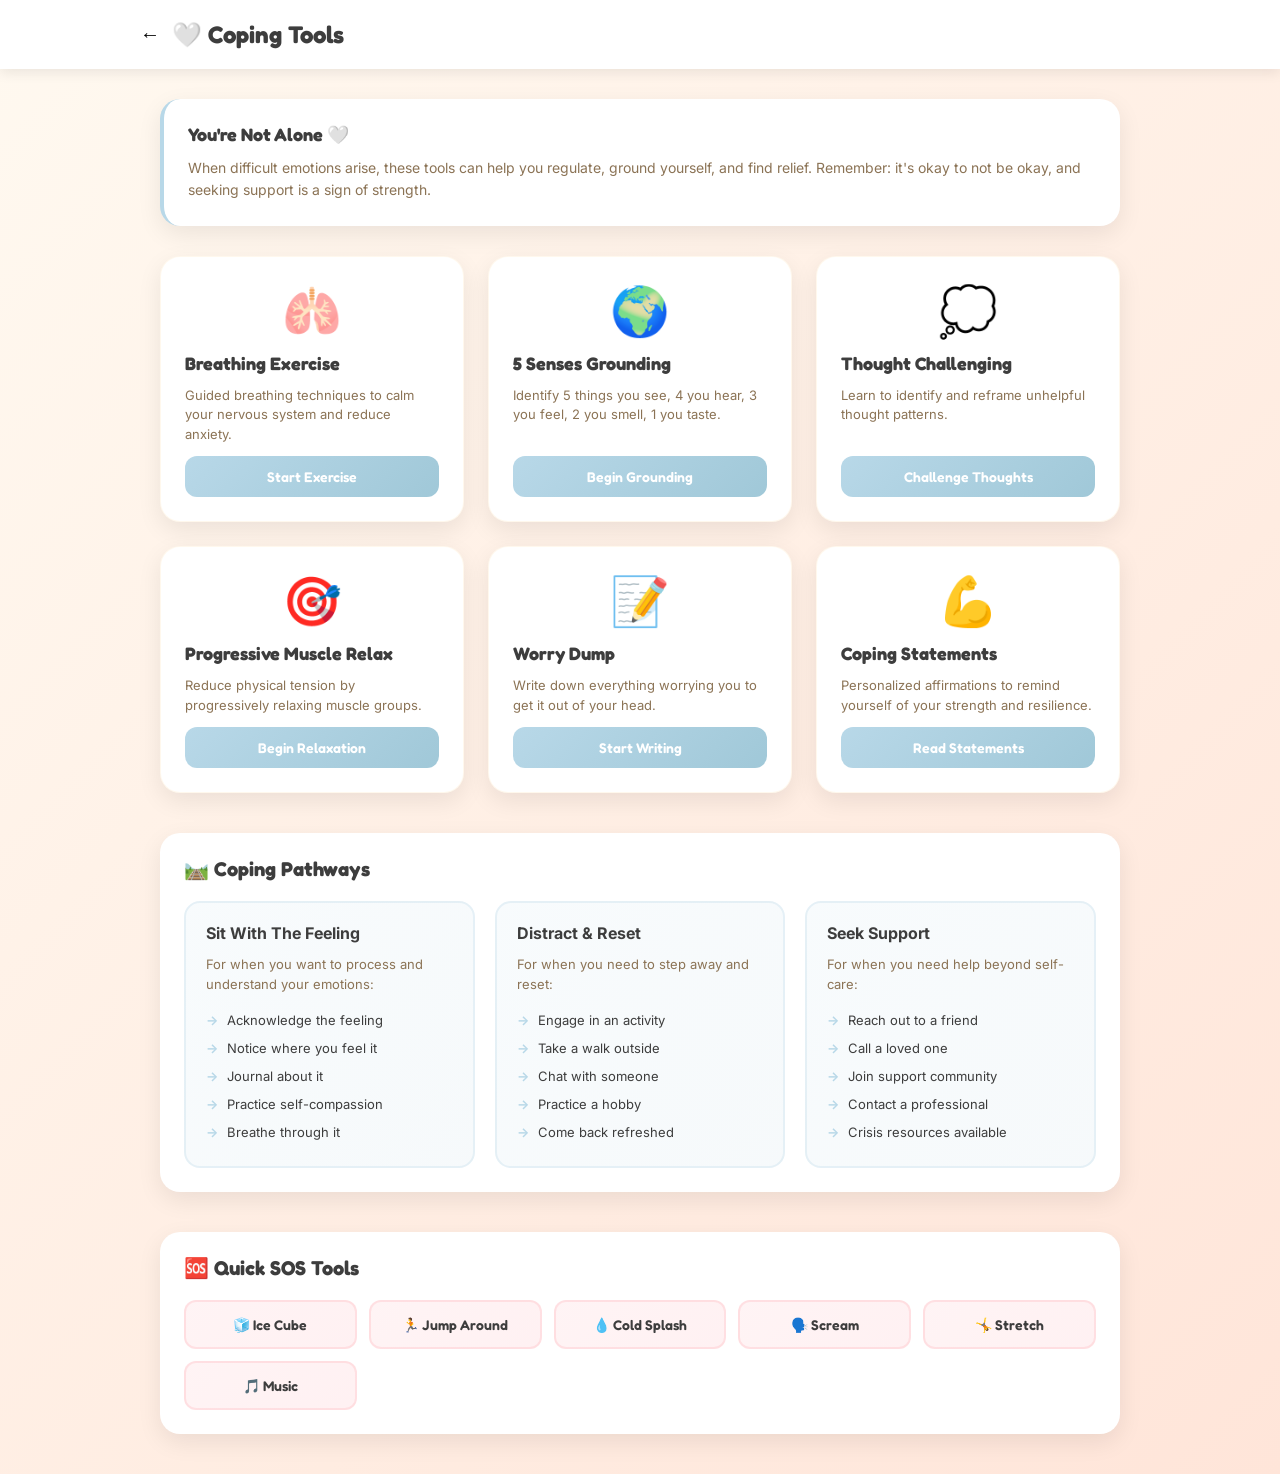
==== coping-space.html @ e0a9b65a "Project started" ====
<!DOCTYPE html>
<html lang="en">
<head>
    <meta charset="UTF-8">
    <meta name="viewport" content="width=device-width, initial-scale=1.0">
    <title>Coping Space - Journey</title>
    <link href="https://fonts.googleapis.com/css2?family=Fredoka:wght@400;600;700&family=Inter:wght@400;500;600&display=swap" rel="stylesheet">
    <style>
        * {
            margin: 0;
            padding: 0;
            box-sizing: border-box;
        }

        :root {
            --color-primary: #FFD166;
            --color-secondary: #FFB74D;
            --color-bg: #FFF9F0;
            --color-surface: #FFFFFF;
            --color-text: #3D3D3D;
            --color-text-light: #8B7355;
            --color-calm: #B8D8E8;
            --color-support: #FFB3BA;
        }

        body {
            background: linear-gradient(135deg, #FFF9F0 0%, #FFE5D9 100%);
            font-family: 'Inter', sans-serif;
            min-height: 100vh;
            color: var(--color-text);
        }

        .header {
            background: var(--color-surface);
            padding: 20px;
            box-shadow: 0 4px 12px rgba(0, 0, 0, 0.08);
            margin-bottom: 30px;
        }

        .header-content {
            max-width: 1000px;
            margin: 0 auto;
            display: flex;
            align-items: center;
            gap: 12px;
        }

        .back-btn {
            background: none;
            border: none;
            font-size: 20px;
            cursor: pointer;
            transition: transform 0.3s;
        }

        .back-btn:hover {
            transform: translateX(-4px);
        }

        .header-title {
            font-family: 'Fredoka', sans-serif;
            font-size: 24px;
            font-weight: 700;
            color: var(--color-text);
        }

        .container {
            max-width: 1000px;
            margin: 0 auto;
            padding: 0 20px 40px;
        }

        .intro-section {
            background: var(--color-surface);
            border-radius: 20px;
            padding: 24px;
            box-shadow: 0 8px 24px rgba(0, 0, 0, 0.08);
            margin-bottom: 30px;
            border-left: 4px solid var(--color-calm);
        }

        .intro-title {
            font-family: 'Fredoka', sans-serif;
            font-size: 18px;
            font-weight: 700;
            margin-bottom: 12px;
            color: var(--color-text);
        }

        .intro-text {
            font-size: 14px;
            color: var(--color-text-light);
            line-height: 1.6;
        }

        .tools-grid {
            display: grid;
            grid-template-columns: repeat(auto-fit, minmax(280px, 1fr));
            gap: 24px;
            margin-bottom: 40px;
        }

        .tool-card {
            background: var(--color-surface);
            border-radius: 20px;
            padding: 24px;
            box-shadow: 0 8px 24px rgba(0, 0, 0, 0.08);
            border: 1px solid rgba(255, 182, 77, 0.1);
            transition: all 0.3s ease;
            cursor: pointer;
            display: flex;
            flex-direction: column;
            gap: 12px;
        }

        .tool-card:hover {
            transform: translateY(-6px);
            box-shadow: 0 12px 32px rgba(0, 0, 0, 0.12);
        }

        .tool-emoji {
            font-size: 48px;
            text-align: center;
        }

        .tool-title {
            font-family: 'Fredoka', sans-serif;
            font-size: 18px;
            font-weight: 700;
            color: var(--color-text);
        }

        .tool-description {
            font-size: 13px;
            color: var(--color-text-light);
            line-height: 1.5;
        }

        .tool-button {
            margin-top: auto;
            padding: 12px 20px;
            background: linear-gradient(135deg, var(--color-calm) 0%, #A0C8D8 100%);
            border: none;
            border-radius: 12px;
            color: white;
            font-weight: 600;
            cursor: pointer;
            font-size: 14px;
            font-family: 'Fredoka', sans-serif;
            transition: all 0.3s ease;
        }

        .tool-button:hover {
            transform: translateY(-2px);
            box-shadow: 0 6px 16px rgba(184, 216, 232, 0.3);
        }

        /* COPING PATHWAYS */
        .pathways-section {
            background: var(--color-surface);
            border-radius: 20px;
            padding: 24px;
            box-shadow: 0 8px 24px rgba(0, 0, 0, 0.08);
            margin-bottom: 40px;
        }

        .pathways-title {
            font-family: 'Fredoka', sans-serif;
            font-size: 20px;
            font-weight: 700;
            margin-bottom: 20px;
            color: var(--color-text);
        }

        .pathways-grid {
            display: grid;
            grid-template-columns: repeat(auto-fit, minmax(250px, 1fr));
            gap: 20px;
        }

        .pathway {
            background: linear-gradient(135deg, rgba(184, 216, 232, 0.1) 0%, rgba(168, 200, 216, 0.1) 100%);
            border: 2px solid rgba(184, 216, 232, 0.3);
            border-radius: 16px;
            padding: 20px;
        }

        .pathway-title {
            font-weight: 700;
            font-size: 16px;
            margin-bottom: 12px;
            color: var(--color-text);
        }

        .pathway-description {
            font-size: 13px;
            color: var(--color-text-light);
            line-height: 1.5;
            margin-bottom: 12px;
        }

        .pathway-list {
            list-style: none;
            font-size: 13px;
        }

        .pathway-list li {
            padding: 6px 0;
            color: var(--color-text);
        }

        .pathway-list li::before {
            content: '→ ';
            color: var(--color-calm);
            font-weight: 700;
            margin-right: 6px;
        }

        /* QUICK TOOLS */
        .quick-tools {
            background: var(--color-surface);
            border-radius: 20px;
            padding: 24px;
            box-shadow: 0 8px 24px rgba(0, 0, 0, 0.08);
        }

        .quick-tools-title {
            font-family: 'Fredoka', sans-serif;
            font-size: 20px;
            font-weight: 700;
            margin-bottom: 20px;
            color: var(--color-text);
        }

        .quick-buttons {
            display: grid;
            grid-template-columns: repeat(auto-fit, minmax(150px, 1fr));
            gap: 12px;
        }

        .quick-btn {
            padding: 14px 16px;
            background: linear-gradient(135deg, rgba(255, 179, 186, 0.15) 0%, rgba(255, 160, 170, 0.15) 100%);
            border: 2px solid rgba(255, 179, 186, 0.3);
            border-radius: 12px;
            cursor: pointer;
            font-weight: 600;
            font-size: 14px;
            transition: all 0.3s ease;
            font-family: 'Fredoka', sans-serif;
            color: var(--color-text);
        }

        .quick-btn:hover {
            background: linear-gradient(135deg, rgba(255, 179, 186, 0.25) 0%, rgba(255, 160, 170, 0.25) 100%);
            border-color: rgba(255, 179, 186, 0.5);
            transform: translateY(-2px);
        }

        @media (max-width: 768px) {
            .tools-grid,
            .pathways-grid,
            .quick-buttons {
                grid-template-columns: 1fr;
            }

            .tool-emoji {
                font-size: 36px;
            }
        }
    </style>
</head>
<body>
    <!-- Header -->
    <div class="header">
        <div class="header-content">
            <button class="back-btn" onclick="window.location.href='journey-dashboard.html'">←</button>
            <h1 class="header-title">🤍 Coping Tools</h1>
        </div>
    </div>

    <!-- Main Content -->
    <div class="container">
        <!-- Intro -->
        <div class="intro-section">
            <h2 class="intro-title">You're Not Alone 🤍</h2>
            <p class="intro-text">
                When difficult emotions arise, these tools can help you regulate, ground yourself, and find relief. 
                Remember: it's okay to not be okay, and seeking support is a sign of strength.
            </p>
        </div>

        <!-- Coping Tools Grid -->
        <div class="tools-grid">
            <div class="tool-card">
                <div class="tool-emoji">🫁</div>
                <div class="tool-title">Breathing Exercise</div>
                <div class="tool-description">Guided breathing techniques to calm your nervous system and reduce anxiety.</div>
                <button class="tool-button" onclick="startBreathing()">Start Exercise</button>
            </div>

            <div class="tool-card">
                <div class="tool-emoji">🌍</div>
                <div class="tool-title">5 Senses Grounding</div>
                <div class="tool-description">Identify 5 things you see, 4 you hear, 3 you feel, 2 you smell, 1 you taste.</div>
                <button class="tool-button" onclick="start5Senses()">Begin Grounding</button>
            </div>

            <div class="tool-card">
                <div class="tool-emoji">💭</div>
                <div class="tool-title">Thought Challenging</div>
                <div class="tool-description">Learn to identify and reframe unhelpful thought patterns.</div>
                <button class="tool-button" onclick="startThoughtChallenging()">Challenge Thoughts</button>
            </div>

            <div class="tool-card">
                <div class="tool-emoji">🎯</div>
                <div class="tool-title">Progressive Muscle Relax</div>
                <div class="tool-description">Reduce physical tension by progressively relaxing muscle groups.</div>
                <button class="tool-button" onclick="startMuscleRelax()">Begin Relaxation</button>
            </div>

            <div class="tool-card">
                <div class="tool-emoji">📝</div>
                <div class="tool-title">Worry Dump</div>
                <div class="tool-description">Write down everything worrying you to get it out of your head.</div>
                <button class="tool-button" onclick="startWorryDump()">Start Writing</button>
            </div>

            <div class="tool-card">
                <div class="tool-emoji">💪</div>
                <div class="tool-title">Coping Statements</div>
                <div class="tool-description">Personalized affirmations to remind yourself of your strength and resilience.</div>
                <button class="tool-button" onclick="startCopingStatements()">Read Statements</button>
            </div>
        </div>

        <!-- Coping Pathways -->
        <div class="pathways-section">
            <h2 class="pathways-title">🛤️ Coping Pathways</h2>
            <div class="pathways-grid">
                <div class="pathway">
                    <div class="pathway-title">Sit With The Feeling</div>
                    <div class="pathway-description">For when you want to process and understand your emotions:</div>
                    <ul class="pathway-list">
                        <li>Acknowledge the feeling</li>
                        <li>Notice where you feel it</li>
                        <li>Journal about it</li>
                        <li>Practice self-compassion</li>
                        <li>Breathe through it</li>
                    </ul>
                </div>

                <div class="pathway">
                    <div class="pathway-title">Distract & Reset</div>
                    <div class="pathway-description">For when you need to step away and reset:</div>
                    <ul class="pathway-list">
                        <li>Engage in an activity</li>
                        <li>Take a walk outside</li>
                        <li>Chat with someone</li>
                        <li>Practice a hobby</li>
                        <li>Come back refreshed</li>
                    </ul>
                </div>

                <div class="pathway">
                    <div class="pathway-title">Seek Support</div>
                    <div class="pathway-description">For when you need help beyond self-care:</div>
                    <ul class="pathway-list">
                        <li>Reach out to a friend</li>
                        <li>Call a loved one</li>
                        <li>Join support community</li>
                        <li>Contact a professional</li>
                        <li>Crisis resources available</li>
                    </ul>
                </div>
            </div>
        </div>

        <!-- Quick SOS Tools -->
        <div class="quick-tools">
            <h2 class="quick-tools-title">🆘 Quick SOS Tools</h2>
            <div class="quick-buttons">
                <button class="quick-btn" onclick="quickTool('calm')">🧊 Ice Cube</button>
                <button class="quick-btn" onclick="quickTool('jump')">🏃 Jump Around</button>
                <button class="quick-btn" onclick="quickTool('splash')">💧 Cold Splash</button>
                <button class="quick-btn" onclick="quickTool('scream')">🗣️ Scream</button>
                <button class="quick-btn" onclick="quickTool('stretch')">🤸 Stretch</button>
                <button class="quick-btn" onclick="quickTool('music')">🎵 Music</button>
            </div>
        </div>
    </div>

    <script>
        function startBreathing() {
            alert('🫁 Breathing Exercise:\n\n1. Breathe in for 4 counts\n2. Hold for 4 counts\n3. Breathe out for 4 counts\n4. Hold for 4 counts\n\nRepeat 5-10 times');
        }

        function start5Senses() {
            alert('🌍 5 Senses Grounding:\n\n5 things I SEE:\n4 things I HEAR:\n3 things I FEEL:\n2 things I SMELL:\n1 thing I TASTE:');
        }

        function startThoughtChallenging() {
            alert('💭 Thought Challenging:\n\n1. Identify the thought\n2. Ask: Is this true?\n3. What evidence supports/opposes it?\n4. Develop a balanced thought\n5. Practice new thought');
        }

        function startMuscleRelax() {
            alert('🎯 Progressive Muscle Relaxation:\n\nTense and release muscle groups:\n- Face & jaw\n- Neck & shoulders\n- Arms & hands\n- Chest & stomach\n- Legs & feet');
        }

        function startWorryDump() {
            alert('📝 Worry Dump:\n\nSpend 10 minutes writing everything that\'s worrying you without filtering. This helps externalize stress and gain perspective.');
        }

        function startCopingStatements() {
            const statements = [
                "I am strong enough to handle this.",
                "This feeling is temporary and will pass.",
                "I have overcome difficulties before.",
                "I deserve kindness and compassion.",
                "I am capable of finding solutions."
            ];
            const random = statements[Math.floor(Math.random() * statements.length)];
            alert('💪 Today\'s Coping Statement:\n\n"' + random + '"');
        }

        function quickTool(type) {
            const tools = {
                calm: 'Hold an ice cube for 30-60 seconds. The physical shock resets your nervous system.',
                jump: 'Jump around for 1 minute to discharge excess anxiety energy.',
                splash: 'Splash cold water on your face. It activates your calm reflex.',
                scream: 'Go somewhere private and scream as loud as you can. Release that pent-up emotion!',
                stretch: 'Stretch for 2-3 minutes to release physical tension and reset.',
                music: 'Listen to music that lifts your mood or helps you process emotions.'
            };
            alert('✨ ' + tools[type]);
        }
    </script>
</body>
</html>
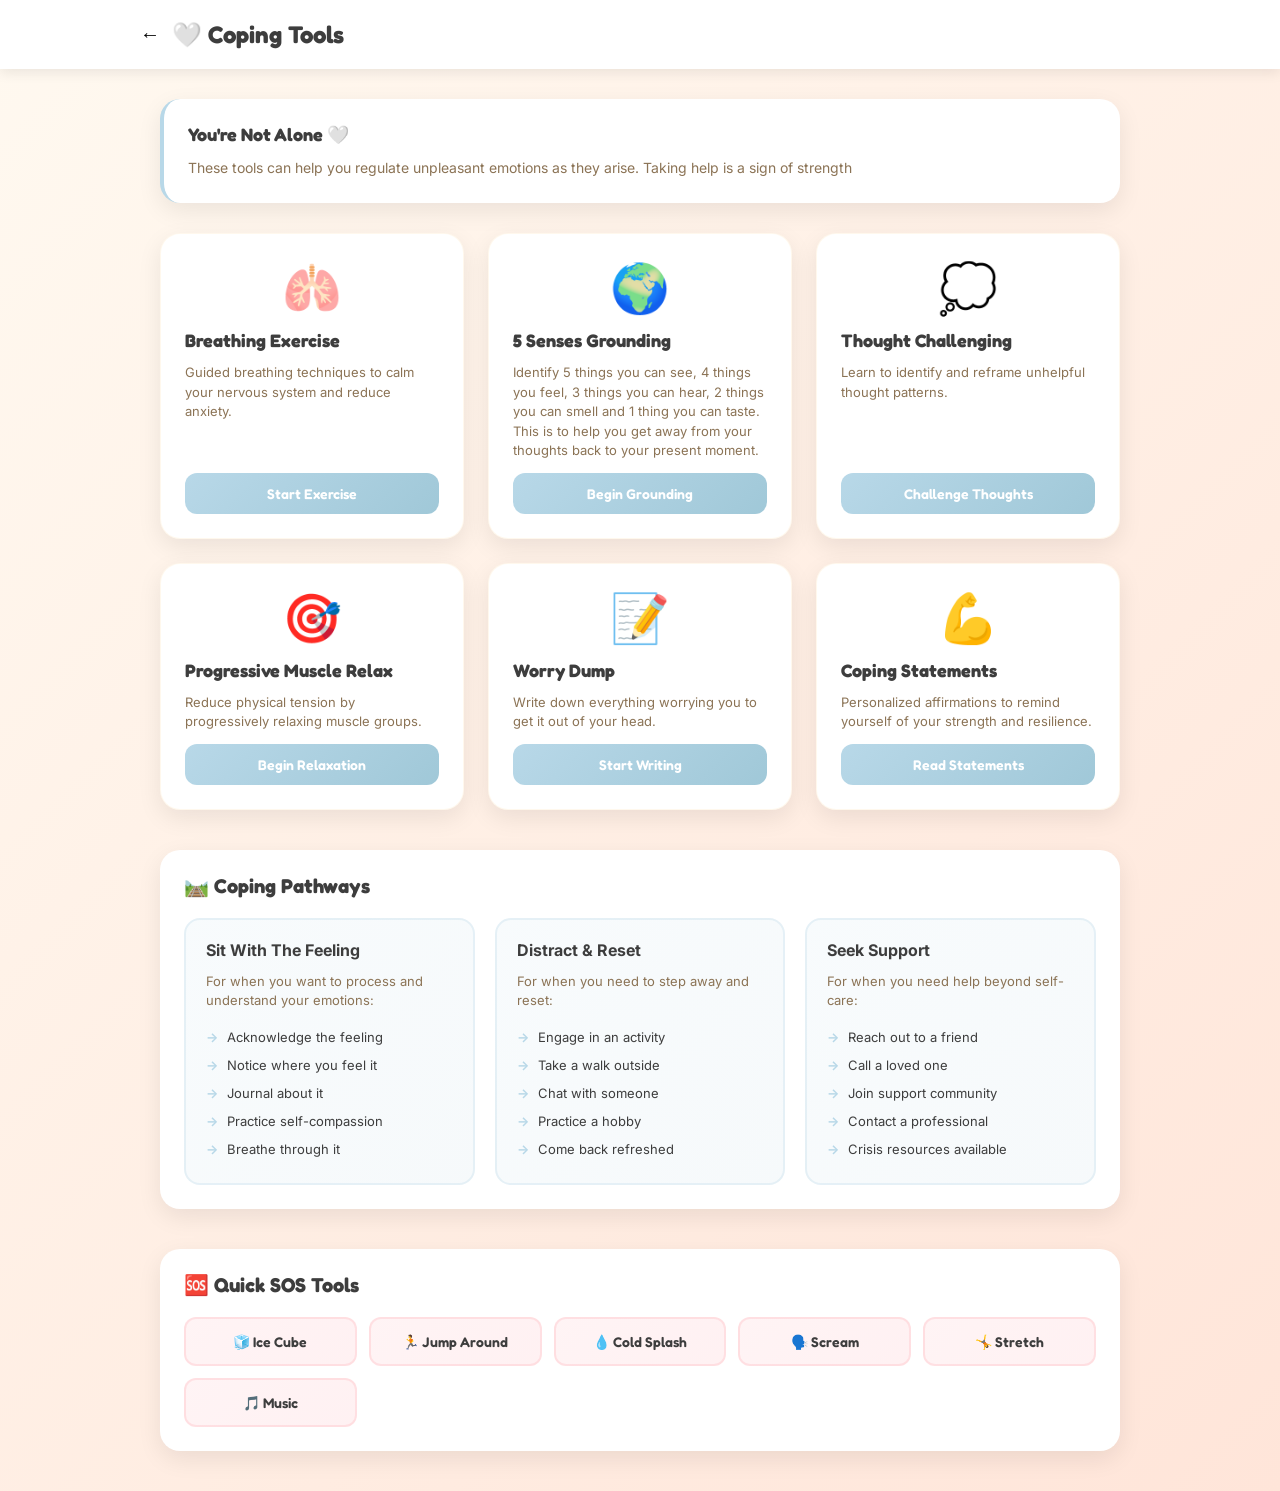
==== commit 82b0dd14: "Add YouTube link for Progressive Muscle Relaxation exercise" ====
--- a/coping-space.html
+++ b/coping-space.html
@@ -1,10 +1,13 @@
 <!DOCTYPE html>
 <html lang="en">
+
 <head>
     <meta charset="UTF-8">
     <meta name="viewport" content="width=device-width, initial-scale=1.0">
     <title>Coping Space - Journey</title>
-    <link href="https://fonts.googleapis.com/css2?family=Fredoka:wght@400;600;700&family=Inter:wght@400;500;600&display=swap" rel="stylesheet">
+    <link
+        href="https://fonts.googleapis.com/css2?family=Fredoka:wght@400;600;700&family=Inter:wght@400;500;600&display=swap"
+        rel="stylesheet">
     <style>
         * {
             margin: 0;
@@ -258,6 +261,7 @@
         }
 
         @media (max-width: 768px) {
+
             .tools-grid,
             .pathways-grid,
             .quick-buttons {
@@ -268,8 +272,260 @@
                 font-size: 36px;
             }
         }
+
+        /* ===== MODAL ===== */
+        .modal-overlay {
+            position: fixed;
+            inset: 0;
+            background: rgba(61, 61, 61, 0.5);
+            display: none;
+            align-items: center;
+            justify-content: center;
+            z-index: 1000;
+            padding: 20px;
+            opacity: 0;
+            transition: opacity 0.3s ease;
+        }
+
+        .modal-overlay.show {
+            display: flex;
+            opacity: 1;
+        }
+
+        .modal {
+            background: var(--color-surface);
+            border-radius: 20px;
+            max-width: 520px;
+            width: 100%;
+            max-height: 90vh;
+            overflow-y: auto;
+            box-shadow: 0 20px 60px rgba(0, 0, 0, 0.25);
+            transform: translateY(20px);
+            transition: transform 0.3s ease;
+        }
+
+        .modal-overlay.show .modal {
+            transform: translateY(0);
+        }
+
+        .modal-header {
+            display: flex;
+            justify-content: space-between;
+            align-items: center;
+            padding: 20px 24px;
+            border-bottom: 1px solid rgba(0, 0, 0, 0.06);
+            position: sticky;
+            top: 0;
+            background: var(--color-surface);
+            border-radius: 20px 20px 0 0;
+            z-index: 1;
+        }
+
+        .modal-title {
+            font-family: 'Fredoka', sans-serif;
+            font-size: 20px;
+            font-weight: 700;
+            color: var(--color-text);
+            margin: 0;
+        }
+
+        .modal-close {
+            background: none;
+            border: none;
+            font-size: 28px;
+            line-height: 1;
+            cursor: pointer;
+            color: var(--color-text-light);
+            width: 36px;
+            height: 36px;
+            display: flex;
+            align-items: center;
+            justify-content: center;
+            border-radius: 50%;
+            transition: all 0.2s;
+        }
+
+        .modal-close:hover {
+            background: rgba(0, 0, 0, 0.05);
+            color: var(--color-text);
+        }
+
+        .modal-body {
+            padding: 24px;
+            color: var(--color-text);
+            line-height: 1.6;
+            font-size: 14px;
+        }
+
+        .modal-body p {
+            margin: 0 0 16px;
+            color: var(--color-text-light);
+        }
+
+        .modal-body .form-group {
+            margin-bottom: 16px;
+        }
+
+        .modal-body .form-label {
+            display: block;
+            font-weight: 600;
+            margin-bottom: 6px;
+            font-size: 14px;
+            color: var(--color-text);
+        }
+
+        .modal-body .form-input,
+        .modal-body .form-textarea {
+            width: 100%;
+            padding: 10px 14px;
+            border: 2px solid rgba(0, 0, 0, 0.1);
+            border-radius: 10px;
+            font-family: 'Inter', sans-serif;
+            font-size: 14px;
+            color: var(--color-text);
+            background: #FAFAFA;
+            transition: all 0.2s;
+        }
+
+        .modal-body .form-input:focus,
+        .modal-body .form-textarea:focus {
+            outline: none;
+            border-color: var(--color-calm);
+            background: white;
+        }
+
+        .modal-body .form-textarea {
+            min-height: 100px;
+            resize: vertical;
+        }
+
+        .modal-body .form-textarea.large {
+            min-height: 200px;
+        }
+
+        .modal-body .instruction-list {
+            list-style: none;
+            padding: 0;
+            margin: 0 0 16px;
+        }
+
+        .modal-body .instruction-list li {
+            padding: 10px 0;
+            border-bottom: 1px solid rgba(0, 0, 0, 0.05);
+            display: flex;
+            align-items: flex-start;
+            gap: 10px;
+            color: var(--color-text);
+        }
+
+        .modal-body .instruction-list li:last-child {
+            border-bottom: none;
+        }
+
+        .modal-body .step-number {
+            background: var(--color-calm);
+            color: white;
+            width: 24px;
+            height: 24px;
+            border-radius: 50%;
+            display: flex;
+            align-items: center;
+            justify-content: center;
+            font-weight: 700;
+            font-size: 12px;
+            flex-shrink: 0;
+        }
+
+        .modal-body .coping-statement {
+            background: linear-gradient(135deg, rgba(184, 216, 232, 0.15) 0%, rgba(168, 200, 216, 0.15) 100%);
+            border-left: 4px solid var(--color-calm);
+            padding: 24px 20px;
+            border-radius: 12px;
+            font-size: 18px;
+            font-weight: 500;
+            text-align: center;
+            color: var(--color-text);
+            font-style: italic;
+            margin: 0 0 16px;
+        }
+
+        .modal-body .callout {
+            background: rgba(184, 216, 232, 0.1);
+            border-radius: 10px;
+            padding: 12px 16px;
+            font-size: 13px;
+            color: var(--color-text);
+        }
+
+        .modal-footer {
+            display: flex;
+            gap: 12px;
+            padding: 16px 24px;
+            border-top: 1px solid rgba(0, 0, 0, 0.06);
+            justify-content: flex-end;
+            position: sticky;
+            bottom: 0;
+            background: var(--color-surface);
+            border-radius: 0 0 20px 20px;
+        }
+
+        .modal-btn {
+            padding: 10px 20px;
+            border: none;
+            border-radius: 10px;
+            font-weight: 600;
+            font-size: 14px;
+            cursor: pointer;
+            font-family: 'Fredoka', sans-serif;
+            transition: all 0.2s;
+        }
+
+        .modal-btn-primary {
+            background: linear-gradient(135deg, var(--color-calm) 0%, #A0C8D8 100%);
+            color: white;
+        }
+
+        .modal-btn-primary:hover {
+            transform: translateY(-1px);
+            box-shadow: 0 4px 12px rgba(184, 216, 232, 0.4);
+        }
+
+        .modal-btn-secondary {
+            background: transparent;
+            color: var(--color-text-light);
+            border: 1px solid rgba(0, 0, 0, 0.1);
+        }
+
+        .modal-btn-secondary:hover {
+            background: rgba(0, 0, 0, 0.03);
+            color: var(--color-text);
+        }
+
+        .toast {
+            position: fixed;
+            bottom: 30px;
+            left: 50%;
+            transform: translateX(-50%) translateY(20px);
+            background: var(--color-text);
+            color: white;
+            padding: 12px 24px;
+            border-radius: 10px;
+            font-size: 14px;
+            font-weight: 600;
+            box-shadow: 0 8px 24px rgba(0, 0, 0, 0.2);
+            z-index: 2000;
+            opacity: 0;
+            transition: all 0.3s ease;
+            font-family: 'Inter', sans-serif;
+        }
+
+        .toast.show {
+            opacity: 1;
+            transform: translateX(-50%) translateY(0);
+        }
     </style>
 </head>
+
 <body>
     <!-- Header -->
     <div class="header">
@@ -285,8 +541,8 @@
         <div class="intro-section">
             <h2 class="intro-title">You're Not Alone 🤍</h2>
             <p class="intro-text">
-                When difficult emotions arise, these tools can help you regulate, ground yourself, and find relief. 
-                Remember: it's okay to not be okay, and seeking support is a sign of strength.
+                These tools can help you regulate unpleasant emotions as they arise.
+                Taking help is a sign of strength
             </p>
         </div>
 
@@ -295,14 +551,17 @@
             <div class="tool-card">
                 <div class="tool-emoji">🫁</div>
                 <div class="tool-title">Breathing Exercise</div>
-                <div class="tool-description">Guided breathing techniques to calm your nervous system and reduce anxiety.</div>
+                <div class="tool-description">Guided breathing techniques to calm your nervous system and reduce
+                    anxiety.</div>
                 <button class="tool-button" onclick="startBreathing()">Start Exercise</button>
             </div>
 
             <div class="tool-card">
                 <div class="tool-emoji">🌍</div>
                 <div class="tool-title">5 Senses Grounding</div>
-                <div class="tool-description">Identify 5 things you see, 4 you hear, 3 you feel, 2 you smell, 1 you taste.</div>
+                <div class="tool-description">Identify 5 things you can see, 4 things you feel, 3 things you can hear, 2
+                    things you can smell and 1 thing you can taste. This is to help you get away from your thoughts back
+                    to your present moment.</div>
                 <button class="tool-button" onclick="start5Senses()">Begin Grounding</button>
             </div>
 
@@ -330,7 +589,8 @@
             <div class="tool-card">
                 <div class="tool-emoji">💪</div>
                 <div class="tool-title">Coping Statements</div>
-                <div class="tool-description">Personalized affirmations to remind yourself of your strength and resilience.</div>
+                <div class="tool-description">Personalized affirmations to remind yourself of your strength and
+                    resilience.</div>
                 <button class="tool-button" onclick="startCopingStatements()">Read Statements</button>
             </div>
         </div>
@@ -391,50 +651,298 @@
         </div>
     </div>
 
+    <!-- Modal -->
+    <div class="modal-overlay" id="modal-overlay" role="dialog" aria-modal="true">
+        <div class="modal" id="modal">
+            <div class="modal-header">
+                <h2 class="modal-title" id="modal-title"></h2>
+                <button class="modal-close" id="modal-close" aria-label="Close">×</button>
+            </div>
+            <div class="modal-body" id="modal-body"></div>
+            <div class="modal-footer" id="modal-footer"></div>
+        </div>
+    </div>
+
     <script>
+        const modalOverlay = document.getElementById('modal-overlay');
+        const modalTitle = document.getElementById('modal-title');
+        const modalBody = document.getElementById('modal-body');
+        const modalFooter = document.getElementById('modal-footer');
+        const modalClose = document.getElementById('modal-close');
+
+        function openModal(config) {
+            modalTitle.innerHTML = config.title;
+            modalBody.innerHTML = config.body;
+            modalFooter.innerHTML = config.footer || '<button class="modal-btn modal-btn-primary" onclick="closeModal()">Done</button>';
+            modalOverlay.classList.add('show');
+            document.body.style.overflow = 'hidden';
+            if (config.onOpen) config.onOpen();
+        }
+
+        function closeModal() {
+            modalOverlay.classList.remove('show');
+            document.body.style.overflow = '';
+        }
+
+        modalClose.addEventListener('click', closeModal);
+        modalOverlay.addEventListener('click', (e) => {
+            if (e.target === modalOverlay) closeModal();
+        });
+        document.addEventListener('keydown', (e) => {
+            if (e.key === 'Escape') closeModal();
+        });
+
+        function saveEntry(toolId, data) {
+            const key = 'coping-' + toolId;
+            const entries = JSON.parse(localStorage.getItem(key) || '[]');
+            entries.push({ date: new Date().toISOString(), data });
+            localStorage.setItem(key, JSON.stringify(entries));
+            showToast('Saved 🌱');
+        }
+
+        function showToast(message) {
+            const existing = document.querySelector('.toast');
+            if (existing) existing.remove();
+            const toast = document.createElement('div');
+            toast.className = 'toast';
+            toast.textContent = message;
+            document.body.appendChild(toast);
+            requestAnimationFrame(() => toast.classList.add('show'));
+            setTimeout(() => {
+                toast.classList.remove('show');
+                setTimeout(() => toast.remove(), 300);
+            }, 2000);
+        }
+
+        const instructionItem = (n, label, detail) => `
+            <li>
+                <span class="step-number">${n}</span>
+                <span><strong>${label}:</strong> ${detail}</span>
+            </li>
+        `;
+
         function startBreathing() {
-            alert('🫁 Breathing Exercise:\n\n1. Breathe in for 4 counts\n2. Hold for 4 counts\n3. Breathe out for 4 counts\n4. Hold for 4 counts\n\nRepeat 5-10 times');
+            openModal({
+                title: '🫁 Breathing Exercise',
+                body: `
+                    <p>Follow this calming 4-4-4-4 box breathing pattern to regulate your nervous system.</p>
+                    <ul class="instruction-list">
+                        ${instructionItem(1, 'Breathe in', 'through your nose for 4 counts')}
+                        ${instructionItem(2, 'Hold', 'your breath gently for 4 counts')}
+                        ${instructionItem(3, 'Breathe out', 'slowly through your mouth for 4 counts')}
+                        ${instructionItem(4, 'Hold empty', 'for 4 counts before the next cycle')}
+                    </ul>
+                    <p>Repeat 5-10 cycles. Notice how your body feels more relaxed with each breath.</p>
+                `
+            });
         }
 
         function start5Senses() {
-            alert('🌍 5 Senses Grounding:\n\n5 things I SEE:\n4 things I HEAR:\n3 things I FEEL:\n2 things I SMELL:\n1 thing I TASTE:');
+            openModal({
+                title: '🌍 5 Senses Grounding',
+                body: `
+                    <p>Look around and identify what you notice through each sense. This anchors you to the present moment.</p>
+                    <div class="form-group">
+                        <label class="form-label">5 things I can SEE 👀</label>
+                        <input type="text" class="form-input" id="sense-5" placeholder="Look around you...">
+                    </div>
+                    <div class="form-group">
+                        <label class="form-label">4 things I can HEAR 👂</label>
+                        <input type="text" class="form-input" id="sense-4" placeholder="Listen closely...">
+                    </div>
+                    <div class="form-group">
+                        <label class="form-label">3 things I can FEEL ✋</label>
+                        <input type="text" class="form-input" id="sense-3" placeholder="Notice textures and sensations...">
+                    </div>
+                    <div class="form-group">
+                        <label class="form-label">2 things I can SMELL 👃</label>
+                        <input type="text" class="form-input" id="sense-2" placeholder="What scents are around you?">
+                    </div>
+                    <div class="form-group">
+                        <label class="form-label">1 thing I can TASTE 👅</label>
+                        <input type="text" class="form-input" id="sense-1" placeholder="Or notice the taste in your mouth">
+                    </div>
+                `,
+                footer: `
+                    <button class="modal-btn modal-btn-secondary" onclick="closeModal()">Cancel</button>
+                    <button class="modal-btn modal-btn-primary" onclick="save5Senses()">Save</button>
+                `
+            });
+        }
+
+        function save5Senses() {
+            const data = {
+                see: document.getElementById('sense-5').value,
+                hear: document.getElementById('sense-4').value,
+                feel: document.getElementById('sense-3').value,
+                smell: document.getElementById('sense-2').value,
+                taste: document.getElementById('sense-1').value
+            };
+            saveEntry('5-senses', data);
+            closeModal();
         }
 
         function startThoughtChallenging() {
-            alert('💭 Thought Challenging:\n\n1. Identify the thought\n2. Ask: Is this true?\n3. What evidence supports/opposes it?\n4. Develop a balanced thought\n5. Practice new thought');
+            openModal({
+                title: '💭 Thought Challenging',
+                body: `
+                    <p>This worksheet can help you gently confront your thoughts. Try to go through them one by one as you slowly gain more clarity on them.</p>
+                    <div class="form-group">
+                        <label class="form-label">1. The thought I'm having</label>
+                        <textarea class="form-textarea" id="thought-1" placeholder="Write the thought exactly as it appears..."></textarea>
+                    </div>
+                    <div class="form-group">
+                        <label class="form-label">2. Evidence FOR this thought being true</label>
+                        <textarea class="form-textarea" id="thought-2" placeholder="What supports it?"></textarea>
+                    </div>
+                    <div class="form-group">
+                        <label class="form-label">3. Evidence AGAINST this thought</label>
+                        <textarea class="form-textarea" id="thought-3" placeholder="What contradicts it?"></textarea>
+                    </div>
+                    <div class="form-group">
+                        <label class="form-label">4. A more balanced thought</label>
+                        <textarea class="form-textarea" id="thought-4" placeholder="Reframe with kindness..."></textarea>
+                    </div>
+                `,
+                footer: `
+                    <button class="modal-btn modal-btn-secondary" onclick="closeModal()">Cancel</button>
+                    <button class="modal-btn modal-btn-primary" onclick="saveThoughts()">Save</button>
+                `
+            });
+        }
+
+        function saveThoughts() {
+            const data = {
+                thought: document.getElementById('thought-1').value,
+                evidenceFor: document.getElementById('thought-2').value,
+                evidenceAgainst: document.getElementById('thought-3').value,
+                balanced: document.getElementById('thought-4').value
+            };
+            saveEntry('thoughts', data);
+            closeModal();
         }
 
         function startMuscleRelax() {
-            alert('🎯 Progressive Muscle Relaxation:\n\nTense and release muscle groups:\n- Face & jaw\n- Neck & shoulders\n- Arms & hands\n- Chest & stomach\n- Legs & feet');
+            openModal({
+                title: '🎯 Progressive Muscle Relaxation',
+                body: `
+                    <p>Instructions:</p>
+                    <p>Please follow the instructions below. In the order mentioned below, tense each group of muscles for 5 seconds and relax them for 10 seconds and move on to the next group of muscles. Repeat the same with all of them. In the end, just notice how your body as a whole feels. Take deep breaths throughout the exercise </p>
+                    <p><a href="https://www.youtube.com/watch?v=ihO02wUzgkc" target="_blank" rel="noopener noreferrer">https://www.youtube.com/watch?v=ihO02wUzgkc</a></p>
+                    <p style="font-style: italic; color: var(--color-text-light);">Here's a video to follow along to.</p>
+                    <ul class="instruction-list">
+                        ${instructionItem(1, 'Face & Jaw', 'scrunch your face, hold, then release')}
+                        ${instructionItem(2, 'Neck & Shoulders', 'raise shoulders to ears, hold, then drop')}
+                        ${instructionItem(3, 'Arms & Hands', 'make tight fists, hold, then let go')}
+                        ${instructionItem(4, 'Chest & Stomach', 'breathe in deeply, hold, then exhale')}
+                        ${instructionItem(5, 'Legs & Feet', 'curl toes, tense thighs, hold, then release')}
+                    </ul>
+                    <div class="callout">Take your time. Move through each group slowly and intentionally. Breathe deeply throughout.</div>
+                `
+            });
         }
 
         function startWorryDump() {
-            alert('📝 Worry Dump:\n\nSpend 10 minutes writing everything that\'s worrying you without filtering. This helps externalize stress and gain perspective.');
-        }
+            openModal({
+                title: '📝 Worry Dump',
+                body: `
+                    <p>Externalize everything weighing on you. Don't filter, don't judge — just let it flow onto the page. Set a 10-minute timer and write freely.</p>
+                    <div class="form-group">
+                        <label class="form-label">What's on your mind?</label>
+                        <textarea class="form-textarea large" id="worry-text" placeholder="Let it all out..."></textarea>
+                    </div>
+                `,
+                footer: `
+                    <button class="modal-btn modal-btn-secondary" onclick="closeModal()">Discard</button>
+                    <button class="modal-btn modal-btn-primary" onclick="saveWorryDump()">Save</button>
+                `
+            });
+        }
+
+        function saveWorryDump() {
+            saveEntry('worry-dump', { text: document.getElementById('worry-text').value });
+            closeModal();
+        }
+
+        const copingStatements = [
+            "I am strong enough to handle this.",
+            "This feeling is temporary and will pass.",
+            "I have overcome difficulties before.",
+            "I deserve kindness and compassion.",
+            "I am capable of finding solutions.",
+            "It's okay to ask for help.",
+            "I trust myself to get through this.",
+            "My feelings are valid.",
+            "I am doing the best I can.",
+            "This moment does not define me."
+        ];
 
         function startCopingStatements() {
-            const statements = [
-                "I am strong enough to handle this.",
-                "This feeling is temporary and will pass.",
-                "I have overcome difficulties before.",
-                "I deserve kindness and compassion.",
-                "I am capable of finding solutions."
-            ];
-            const random = statements[Math.floor(Math.random() * statements.length)];
-            alert('💪 Today\'s Coping Statement:\n\n"' + random + '"');
-        }
+            const random = copingStatements[Math.floor(Math.random() * copingStatements.length)];
+            openModal({
+                title: '💪 Coping Statement',
+                body: `
+                    <p>Read this slowly. Let it sink in. You can return to it whenever you need.</p>
+                    <div class="coping-statement">"${random}"</div>
+                    <p style="text-align: center; font-size: 13px;">Take a deep breath and remember: you are enough.</p>
+                `,
+                footer: `
+                    <button class="modal-btn modal-btn-secondary" onclick="startCopingStatements()">Another</button>
+                    <button class="modal-btn modal-btn-primary" onclick="closeModal()">Done</button>
+                `
+            });
+        }
+
+        const quickTools = {
+            calm: {
+                title: '🧊 Ice Cube',
+                body: `
+                    <p>Hold an ice cube in your hand for 30-60 seconds. The sudden physical sensation activates your dive reflex, which calms your nervous system almost instantly.</p>
+                    <div class="callout"><strong>Tip:</strong> Focus on the cold, then the melting, then the warming. Notice the sensations changing.</div>
+                `
+            },
+            jump: {
+                title: '🏃 Jump Around',
+                body: `
+                    <p>Jump up and down for 1 minute. Let your body discharge the anxious energy physically.</p>
+                    <div class="callout"><strong>Tip:</strong> Put on an upbeat song and really go for it. Don't worry about looking silly.</div>
+                `
+            },
+            splash: {
+                title: '💧 Cold Splash',
+                body: `
+                    <p>Splash very cold water on your face 10-15 times. This activates the mammalian dive reflex, which slows your heart rate and triggers calm.</p>
+                    <div class="callout"><strong>Tip:</strong> The colder the water, the stronger the effect. If you can, fully submerge your face briefly.</div>
+                `
+            },
+            scream: {
+                title: '🗣️ Scream',
+                body: `
+                    <p>Go somewhere private — a bathroom, your car, a closet — and SCREAM as loud as you can.</p>
+                    <div class="callout"><strong>Tip:</strong> Scream into a pillow if you're worried about noise. Let it all out. Your body holds tension, and this releases it.</div>
+                `
+            },
+            stretch: {
+                title: '🤸 Stretch',
+                body: `
+                    <p>Stretch your body for 2-3 minutes. Reach high, bend low, twist side to side.</p>
+                    <div class="callout"><strong>Tip:</strong> Pay attention to areas where you hold tension — jaw, shoulders, lower back. Breathe into each stretch.</div>
+                `
+            },
+            music: {
+                title: '🎵 Music',
+                body: `
+                    <p>Listen to music intentionally. Choose something that matches what you need right now: upbeat to energize, calming to soothe, or emotional to process.</p>
+                    <div class="callout"><strong>Tip:</strong> Close your eyes and let yourself fully feel the music. Move with it if your body wants to.</div>
+                `
+            }
+        };
 
         function quickTool(type) {
-            const tools = {
-                calm: 'Hold an ice cube for 30-60 seconds. The physical shock resets your nervous system.',
-                jump: 'Jump around for 1 minute to discharge excess anxiety energy.',
-                splash: 'Splash cold water on your face. It activates your calm reflex.',
-                scream: 'Go somewhere private and scream as loud as you can. Release that pent-up emotion!',
-                stretch: 'Stretch for 2-3 minutes to release physical tension and reset.',
-                music: 'Listen to music that lifts your mood or helps you process emotions.'
-            };
-            alert('✨ ' + tools[type]);
+            const tool = quickTools[type];
+            if (tool) openModal({ title: tool.title, body: tool.body });
         }
     </script>
 </body>
-</html>
+
+</html>
